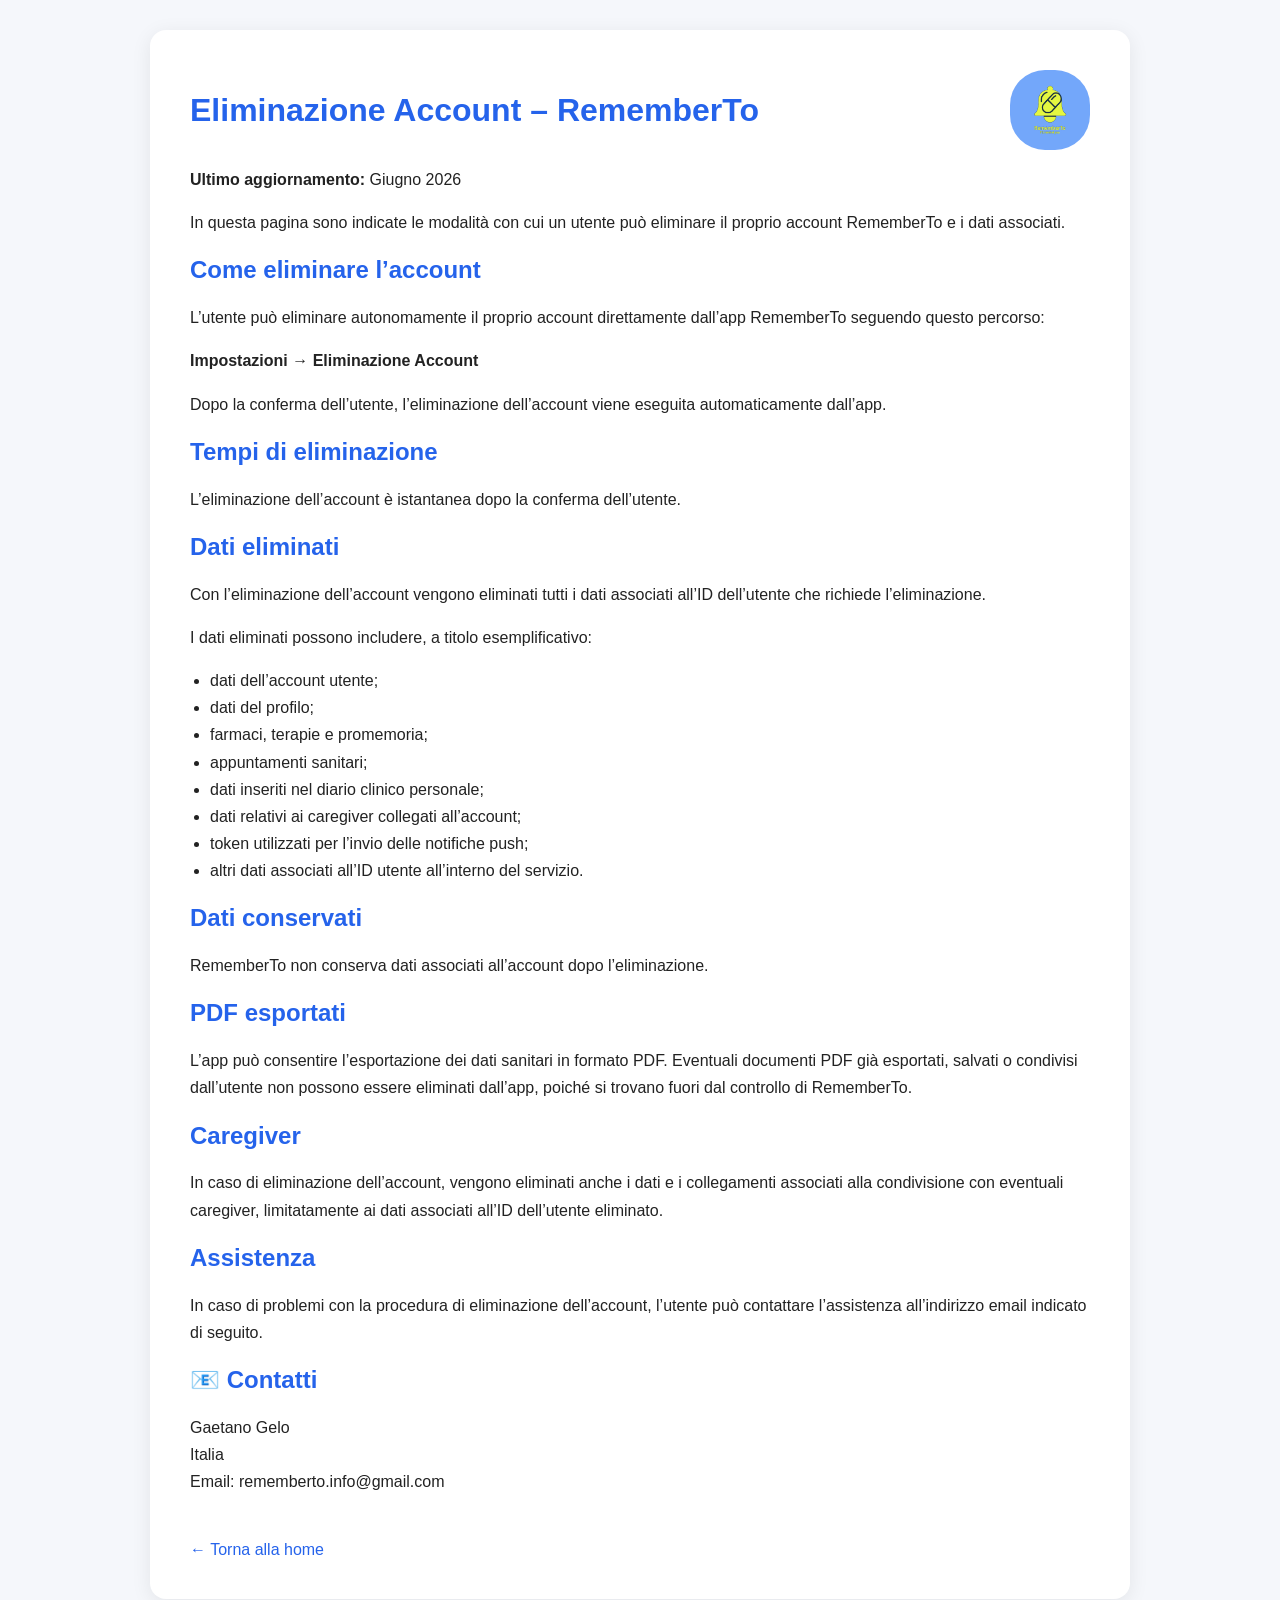
==== delete-account.html @ 44774412 "Add delete account page for RememberTo" ====
<!doctype html>
<html lang="it">
	<head>
		<meta charset="UTF-8" />
		<meta
			name="viewport"
			content="width=device-width, initial-scale=1.0" />
		<title>Eliminazione Account - RememberTo</title>

		<style>
			body {
				font-family: Arial, sans-serif;
				background: #f5f7fb;
				margin: 0;
				padding: 30px 20px;
				color: #222;
			}

			.container {
				max-width: 900px;
				margin: auto;
				background: white;
				padding: 40px;
				border-radius: 16px;
				box-shadow: 0 4px 20px rgba(0, 0, 0, 0.08);
			}
			.header {
				display: flex;
				align-items: center;
				justify-content: space-between;
				gap: 20px;
			}

			.header img {
				width: 70px;
				height: 70px;
				object-fit: contain;
				background: #73a7fa;
				padding: 5px;
				border-radius: 35px;
			}
			h1,
			h2 {
				color: #2563eb;
			}

			p,
			li {
				line-height: 1.7;
			}

			ul {
				padding-left: 20px;
			}

			.back {
				display: inline-block;
				margin-top: 30px;
				text-decoration: none;
				color: #2563eb;
			}
		</style>
	</head>
	<body>
		<div class="container">
			<div class="header">
				<h1>Eliminazione Account – RememberTo</h1>
				<img
					src="logo.png"
					alt="RememberTo Logo" />
			</div>

			<p><strong>Ultimo aggiornamento:</strong> Giugno 2026</p>

			<p>
				In questa pagina sono indicate le modalità con cui un utente può
				eliminare il proprio account RememberTo e i dati associati.
			</p>
			<h2>Come eliminare l’account</h2>
			<p>
				L’utente può eliminare autonomamente il proprio account direttamente
				dall’app RememberTo seguendo questo percorso:
			</p>
			<p><strong>Impostazioni → Eliminazione Account</strong></p>
			<p>
				Dopo la conferma dell’utente, l’eliminazione dell’account viene eseguita
				automaticamente dall’app.
			</p>
			<h2>Tempi di eliminazione</h2>
			<p>
				L’eliminazione dell’account è istantanea dopo la conferma dell’utente.
			</p>
			<h2>Dati eliminati</h2>
			<p>
				Con l’eliminazione dell’account vengono eliminati tutti i dati associati
				all’ID dell’utente che richiede l’eliminazione.
			</p>
			<p>I dati eliminati possono includere, a titolo esemplificativo:</p>
			<ul>
				<li>dati dell’account utente;</li>
				<li>dati del profilo;</li>
				<li>farmaci, terapie e promemoria;</li>
				<li>appuntamenti sanitari;</li>
				<li>dati inseriti nel diario clinico personale;</li>
				<li>dati relativi ai caregiver collegati all’account;</li>
				<li>token utilizzati per l’invio delle notifiche push;</li>
				<li>altri dati associati all’ID utente all’interno del servizio.</li>
			</ul>
			<h2>Dati conservati</h2>
			<p>
				RememberTo non conserva dati associati all’account dopo l’eliminazione.
			</p>
			<h2>PDF esportati</h2>
			<p>
				L’app può consentire l’esportazione dei dati sanitari in formato PDF.
				Eventuali documenti PDF già esportati, salvati o condivisi dall’utente
				non possono essere eliminati dall’app, poiché si trovano fuori dal
				controllo di RememberTo.
			</p>
			<h2>Caregiver</h2>
			<p>
				In caso di eliminazione dell’account, vengono eliminati anche i dati e i
				collegamenti associati alla condivisione con eventuali caregiver,
				limitatamente ai dati associati all’ID dell’utente eliminato.
			</p>
			<h2>Assistenza</h2>
			<p>
				In caso di problemi con la procedura di eliminazione dell’account,
				l’utente può contattare l’assistenza all’indirizzo email indicato di
				seguito.
			</p>
			<h2>📧 Contatti</h2>
			<p>
				Gaetano Gelo<br />
				Italia<br />
				Email: rememberto.info@gmail.com
			</p>
			<a
				class="back"
				href="index.html"
				>← Torna alla home</a
			>
		</div>
	</body>
</html>
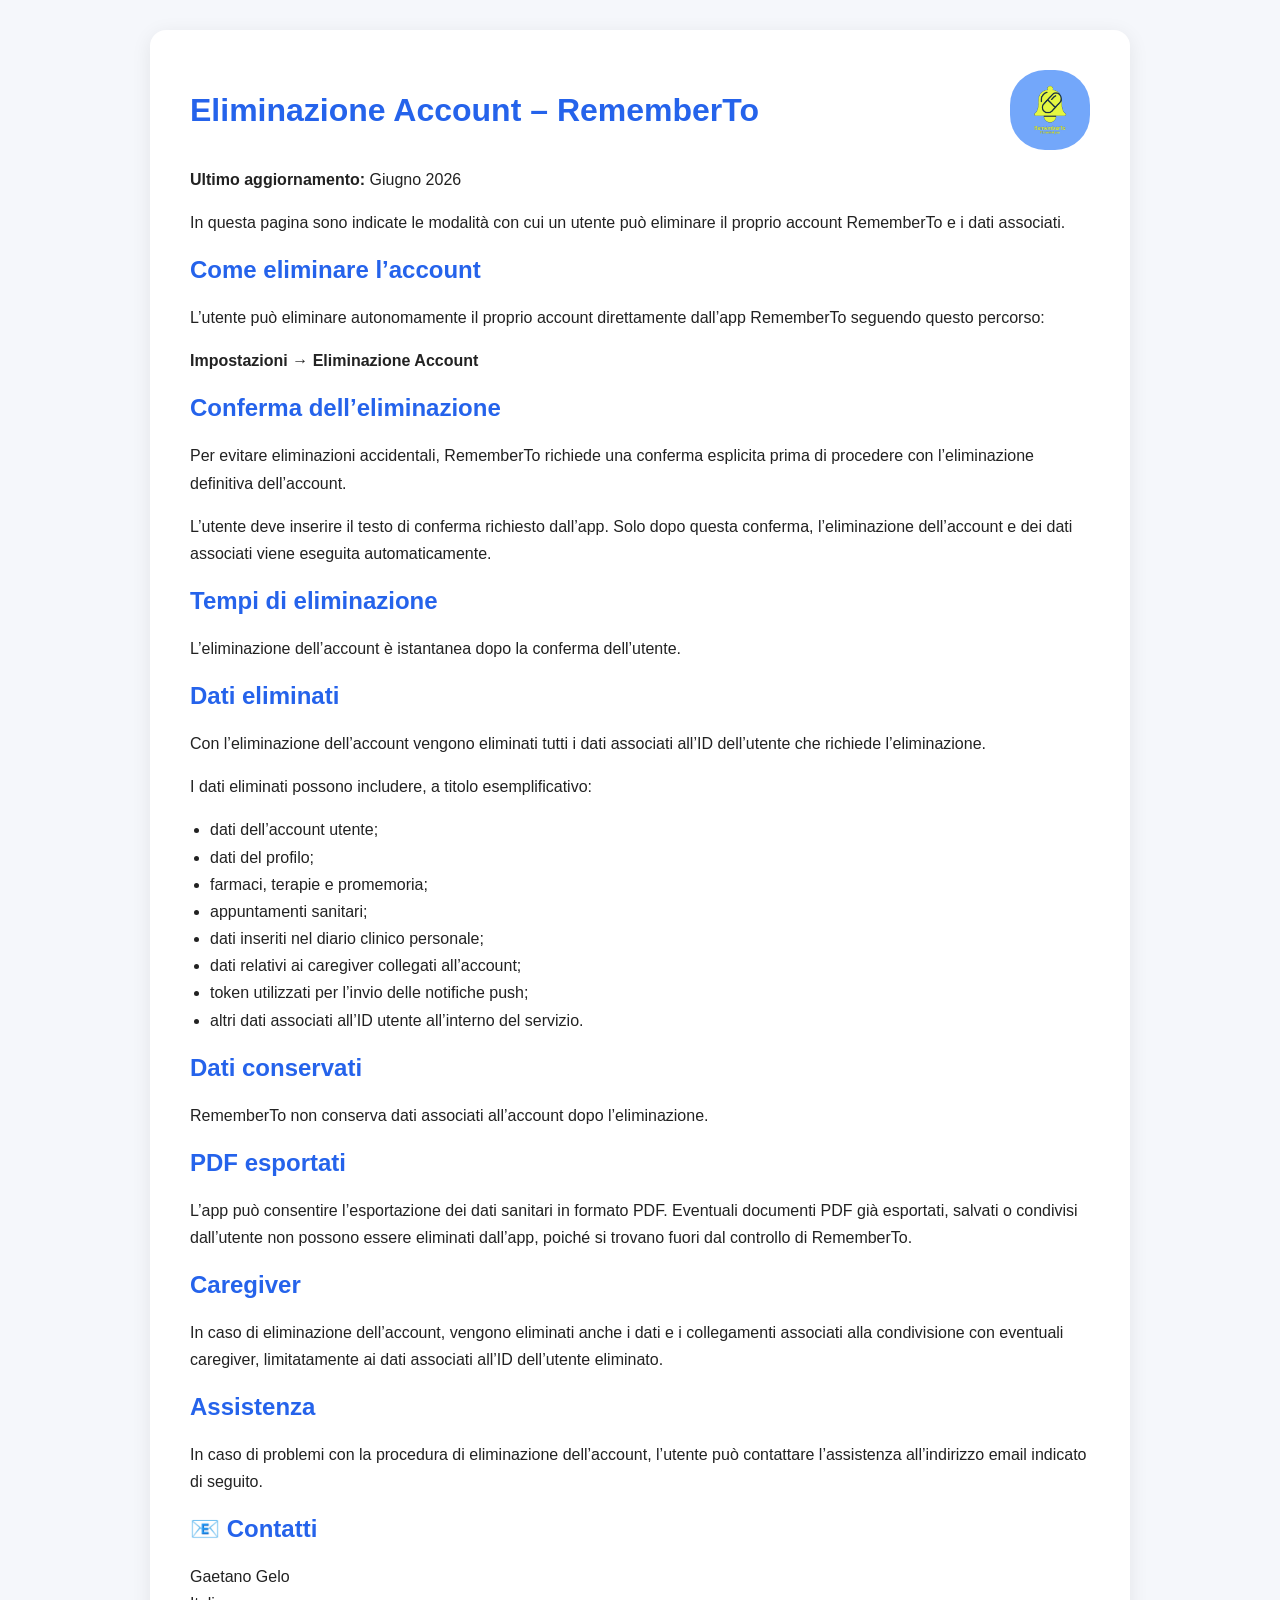
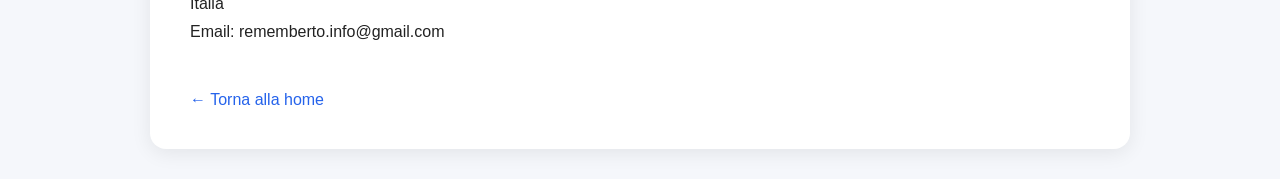
==== commit abac8ffd: "Revise account deletion confirmation process Updated the account deletion confirmation process to re" ====
--- a/delete-account.html
+++ b/delete-account.html
@@ -82,10 +82,20 @@
 				dall’app RememberTo seguendo questo percorso:
 			</p>
 			<p><strong>Impostazioni → Eliminazione Account</strong></p>
+
+			<h2>Conferma dell’eliminazione</h2>
+
 			<p>
-				Dopo la conferma dell’utente, l’eliminazione dell’account viene eseguita
-				automaticamente dall’app.
+				Per evitare eliminazioni accidentali, RememberTo richiede una conferma
+				esplicita prima di procedere con l’eliminazione definitiva dell’account.
 			</p>
+
+			<p>
+				L’utente deve inserire il testo di conferma richiesto dall’app. Solo
+				dopo questa conferma, l’eliminazione dell’account e dei dati associati
+				viene eseguita automaticamente.
+			</p>
+
 			<h2>Tempi di eliminazione</h2>
 			<p>
 				L’eliminazione dell’account è istantanea dopo la conferma dell’utente.
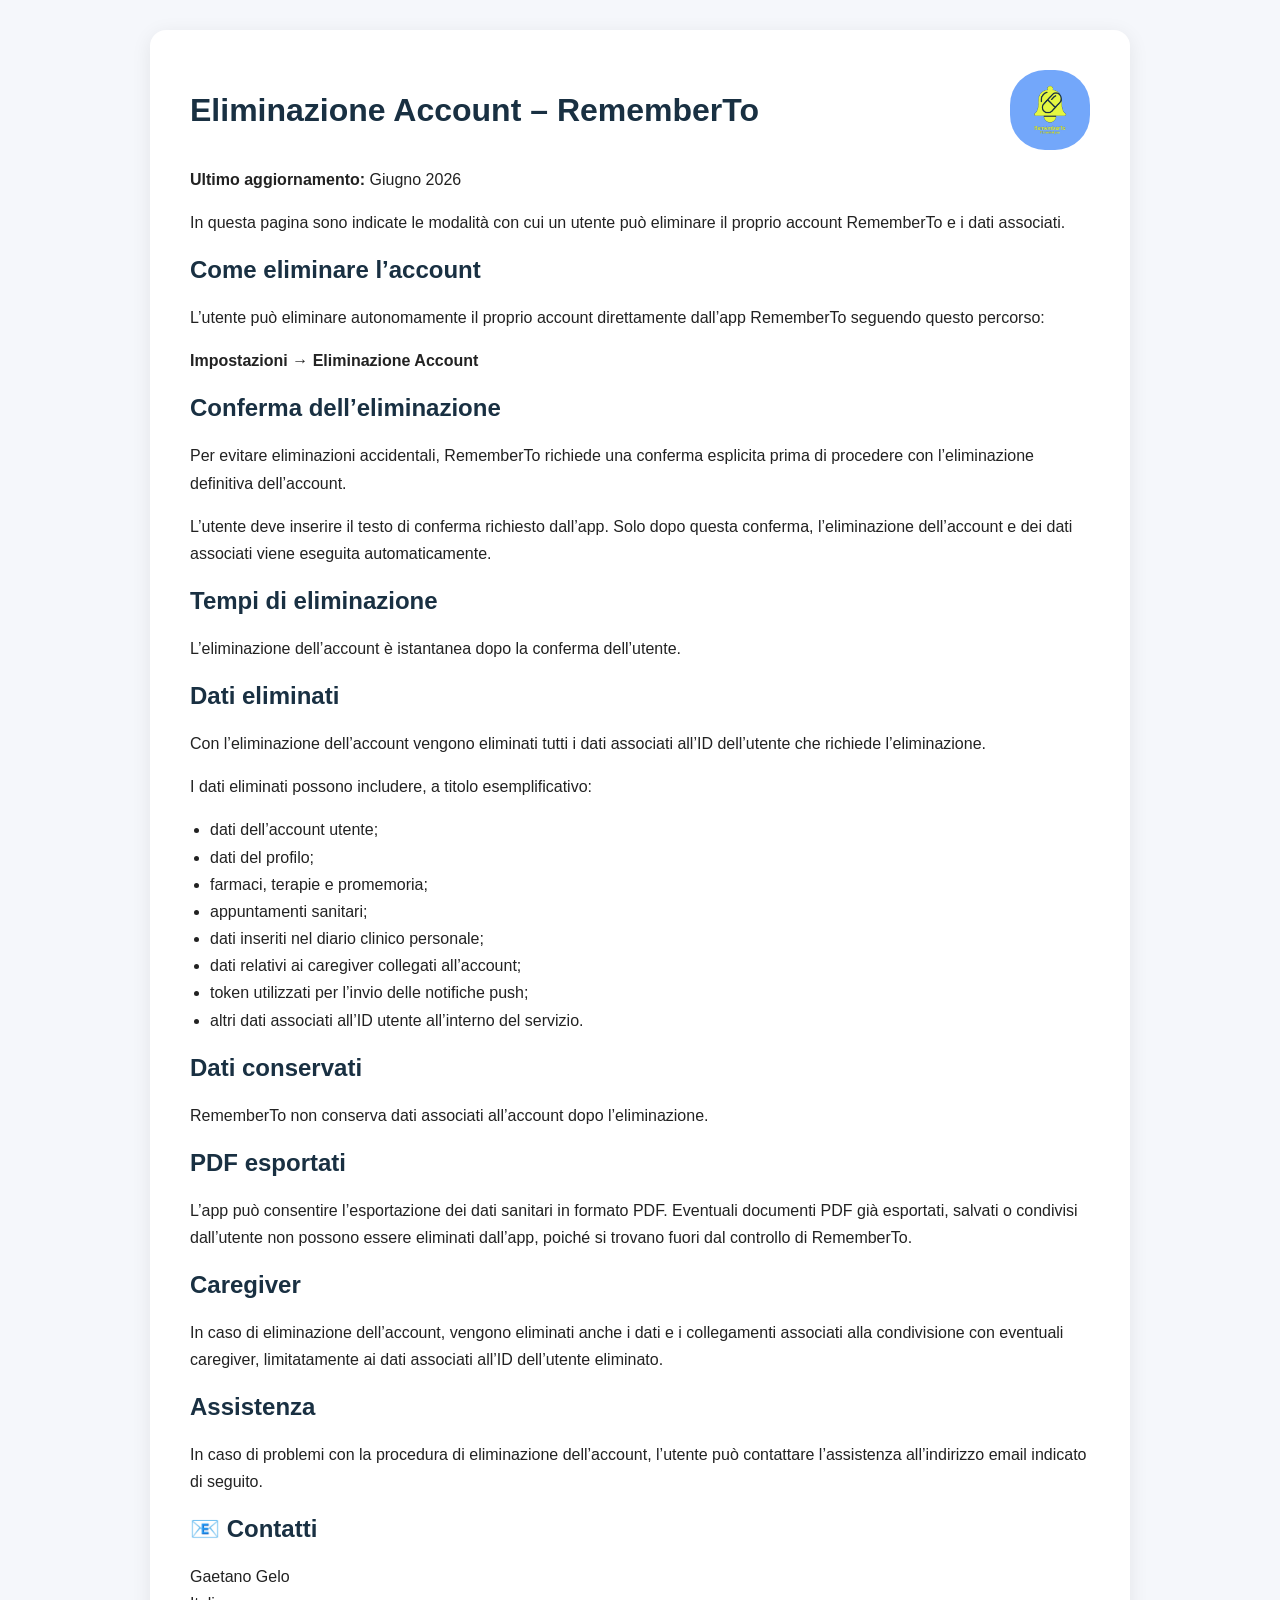
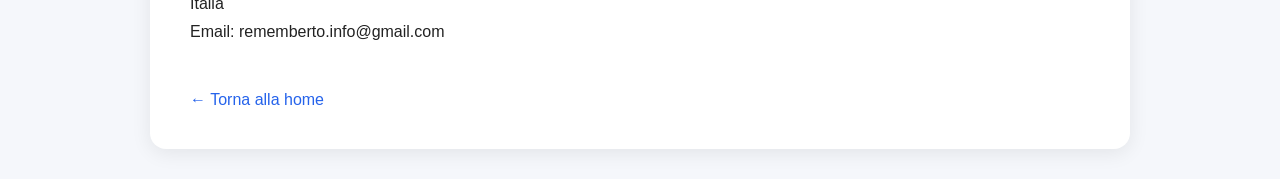
==== commit c62fdf02: "Cambiati colori dei h1 e h2" ====
--- a/delete-account.html
+++ b/delete-account.html
@@ -41,7 +41,7 @@
 			}
 			h1,
 			h2 {
-				color: #2563eb;
+				color: #193042;
 			}
 
 			p,
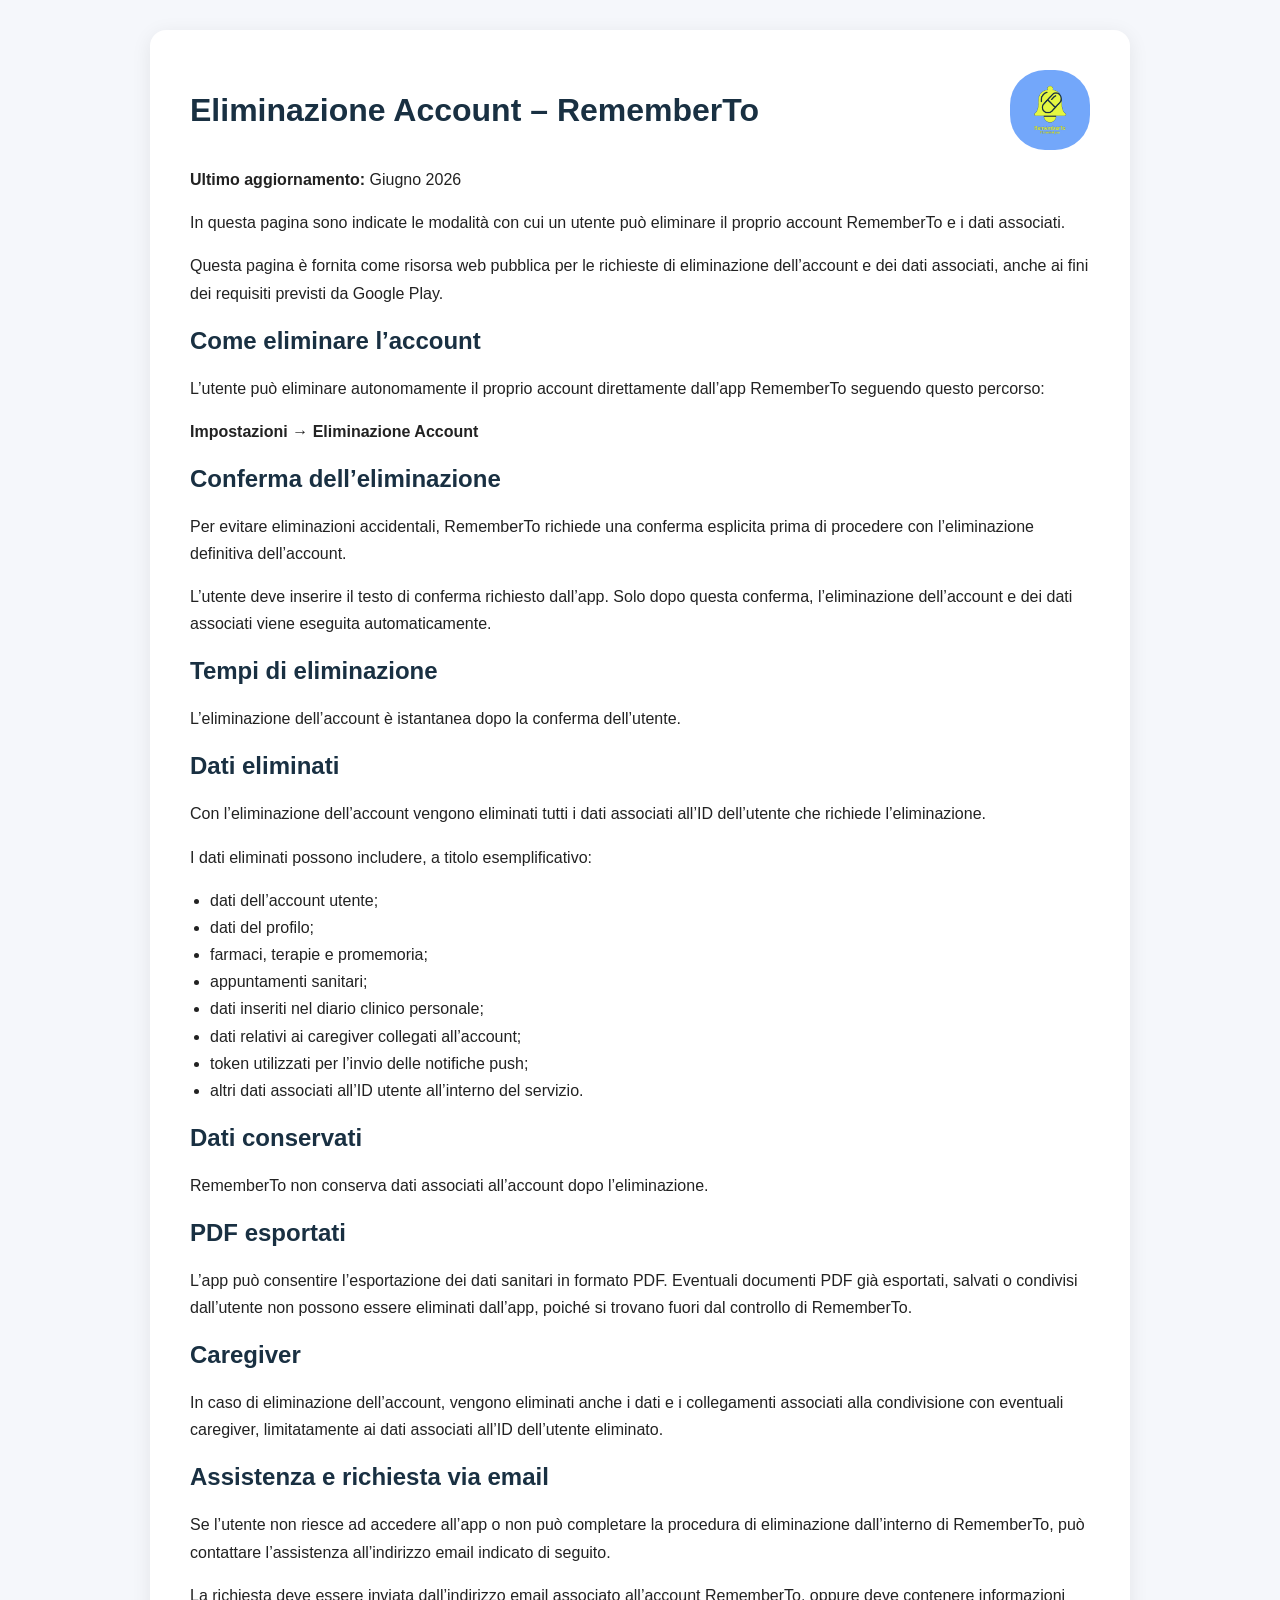
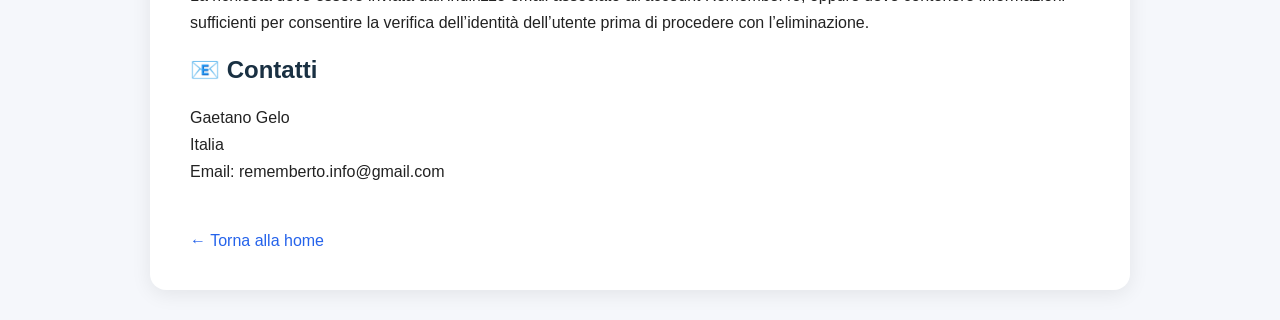
==== commit 0b8203c2: "RAFFORZATI PRIVACY, TERMS E DELETE-ACCOUNT" ====
--- a/delete-account.html
+++ b/delete-account.html
@@ -76,6 +76,11 @@
 				In questa pagina sono indicate le modalità con cui un utente può
 				eliminare il proprio account RememberTo e i dati associati.
 			</p>
+			<p>
+				Questa pagina è fornita come risorsa web pubblica per le richieste di
+				eliminazione dell’account e dei dati associati, anche ai fini dei
+				requisiti previsti da Google Play.
+			</p>
 			<h2>Come eliminare l’account</h2>
 			<p>
 				L’utente può eliminare autonomamente il proprio account direttamente
@@ -133,11 +138,19 @@
 				collegamenti associati alla condivisione con eventuali caregiver,
 				limitatamente ai dati associati all’ID dell’utente eliminato.
 			</p>
-			<h2>Assistenza</h2>
+			<h2>Assistenza e richiesta via email</h2>
+
 			<p>
-				In caso di problemi con la procedura di eliminazione dell’account,
-				l’utente può contattare l’assistenza all’indirizzo email indicato di
-				seguito.
+				Se l’utente non riesce ad accedere all’app o non può completare la
+				procedura di eliminazione dall’interno di RememberTo, può contattare
+				l’assistenza all’indirizzo email indicato di seguito.
+			</p>
+
+			<p>
+				La richiesta deve essere inviata dall’indirizzo email associato
+				all’account RememberTo, oppure deve contenere informazioni sufficienti
+				per consentire la verifica dell’identità dell’utente prima di procedere
+				con l’eliminazione.
 			</p>
 			<h2>📧 Contatti</h2>
 			<p>
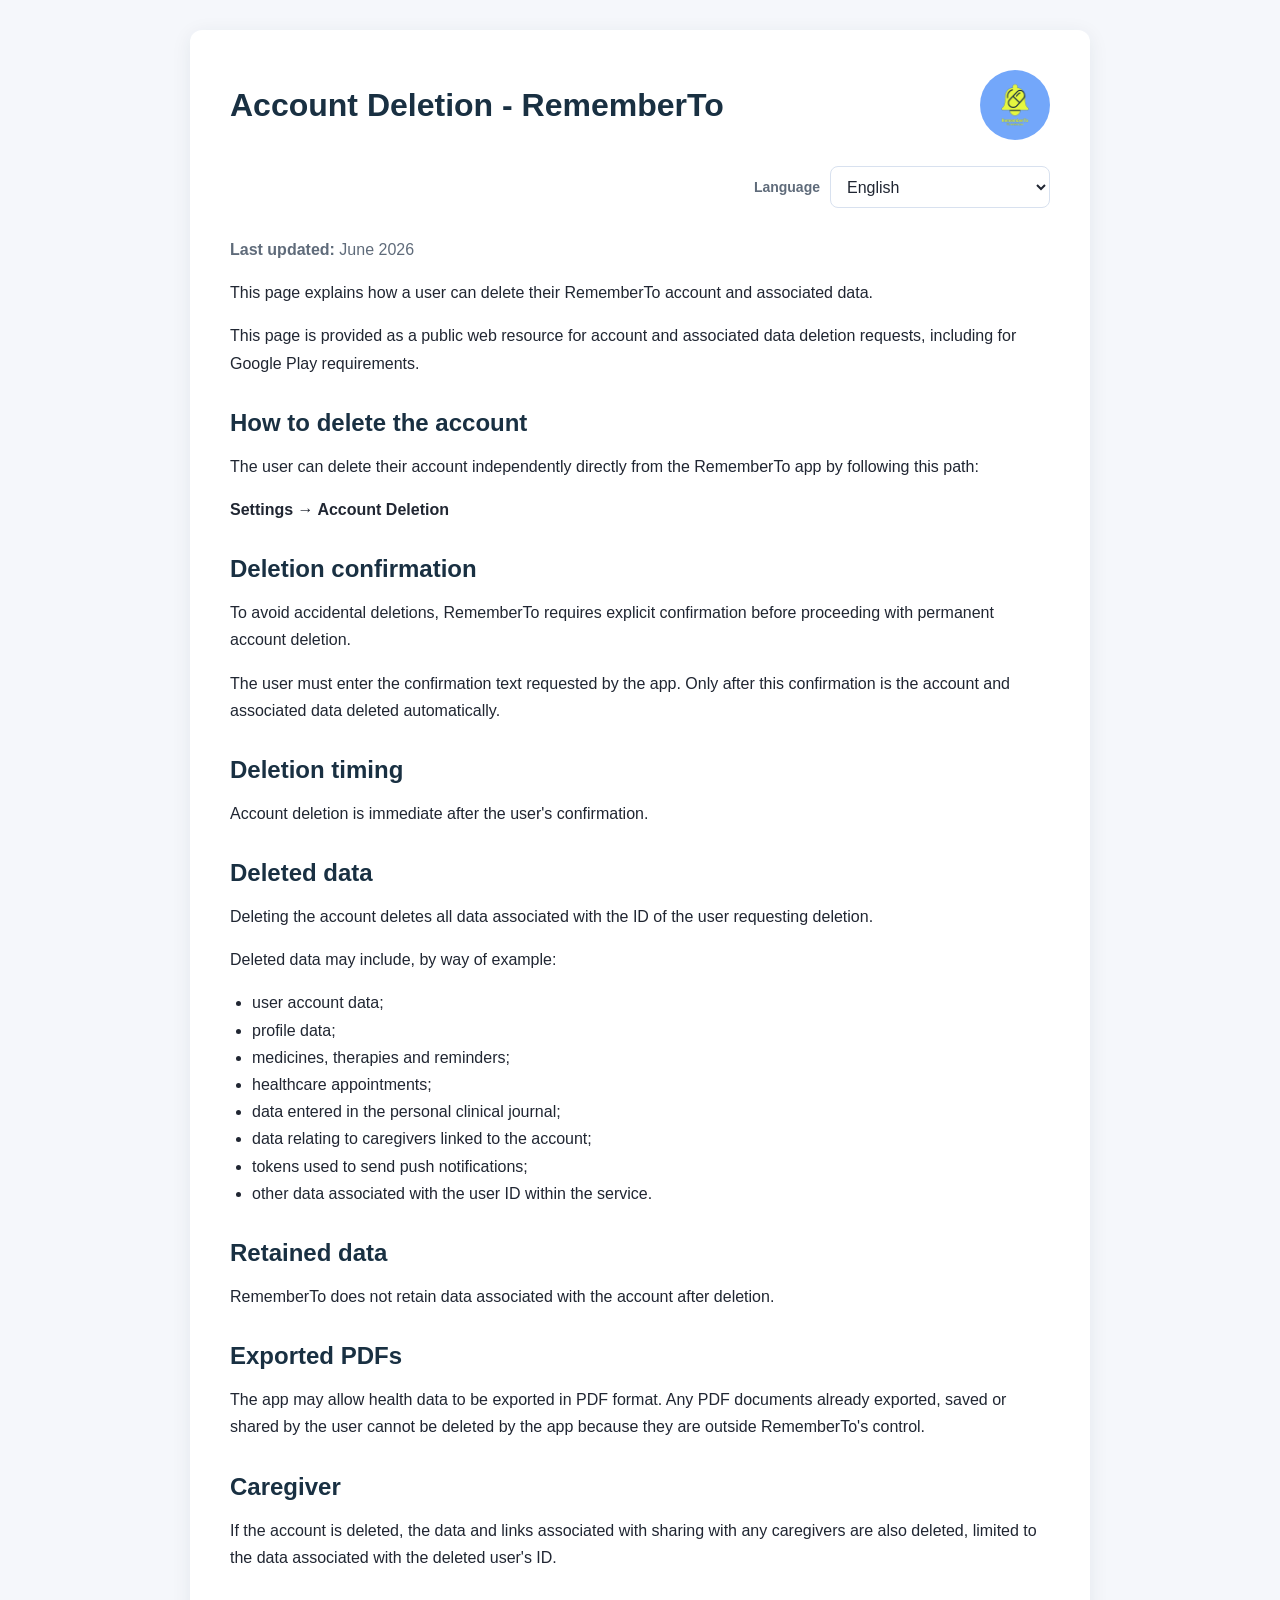
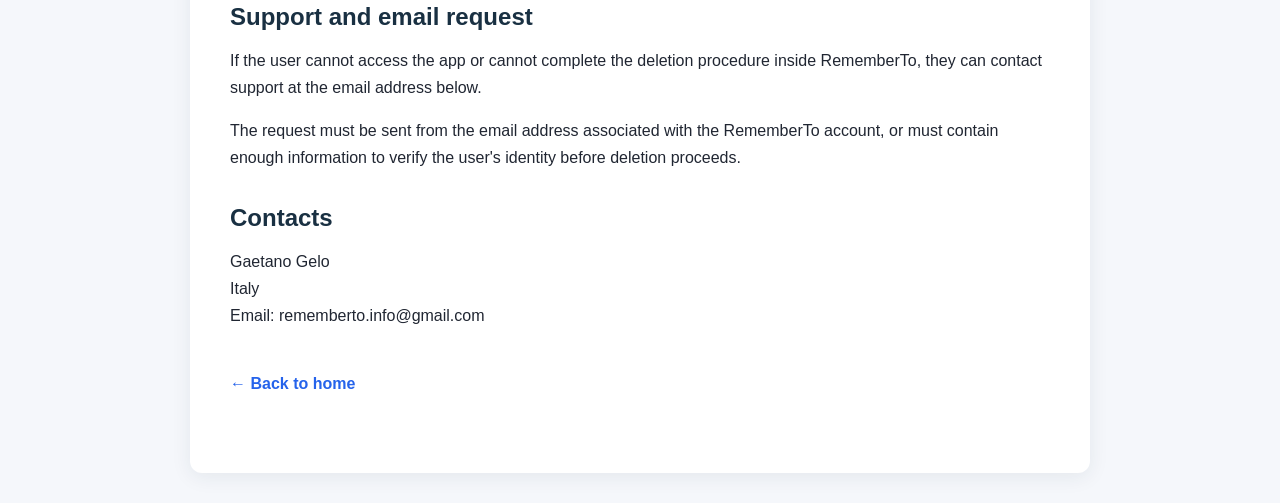
==== commit 97b862c4: "AGGIUNTA SELEZIONE MULTILINGUA" ====
--- a/delete-account.html
+++ b/delete-account.html
@@ -1,168 +1,44 @@
 <!doctype html>
-<html lang="it">
+<html lang="it" dir="ltr">
 	<head>
 		<meta charset="UTF-8" />
 		<meta
 			name="viewport"
 			content="width=device-width, initial-scale=1.0" />
 		<title>Eliminazione Account - RememberTo</title>
-
-		<style>
-			body {
-				font-family: Arial, sans-serif;
-				background: #f5f7fb;
-				margin: 0;
-				padding: 30px 20px;
-				color: #222;
-			}
-
-			.container {
-				max-width: 900px;
-				margin: auto;
-				background: white;
-				padding: 40px;
-				border-radius: 16px;
-				box-shadow: 0 4px 20px rgba(0, 0, 0, 0.08);
-			}
-			.header {
-				display: flex;
-				align-items: center;
-				justify-content: space-between;
-				gap: 20px;
-			}
-
-			.header img {
-				width: 70px;
-				height: 70px;
-				object-fit: contain;
-				background: #73a7fa;
-				padding: 5px;
-				border-radius: 35px;
-			}
-			h1,
-			h2 {
-				color: #193042;
-			}
-
-			p,
-			li {
-				line-height: 1.7;
-			}
-
-			ul {
-				padding-left: 20px;
-			}
-
-			.back {
-				display: inline-block;
-				margin-top: 30px;
-				text-decoration: none;
-				color: #2563eb;
-			}
-		</style>
+		<link
+			rel="stylesheet"
+			href="styles.css" />
+		<script
+			src="i18n.js"
+			defer></script>
 	</head>
-	<body>
-		<div class="container">
-			<div class="header">
-				<h1>Eliminazione Account – RememberTo</h1>
+	<body data-page="delete">
+		<main class="container">
+			<header class="site-header">
+				<div class="header-copy">
+					<h1 id="page-title">Eliminazione Account - RememberTo</h1>
+				</div>
 				<img
+					class="logo"
 					src="logo.png"
 					alt="RememberTo Logo" />
+			</header>
+
+			<div class="language-bar">
+				<label
+					id="language-label"
+					for="language-select"
+					>Lingua</label
+				>
+				<select id="language-select"></select>
 			</div>
 
-			<p><strong>Ultimo aggiornamento:</strong> Giugno 2026</p>
-
-			<p>
-				In questa pagina sono indicate le modalità con cui un utente può
-				eliminare il proprio account RememberTo e i dati associati.
-			</p>
-			<p>
-				Questa pagina è fornita come risorsa web pubblica per le richieste di
-				eliminazione dell’account e dei dati associati, anche ai fini dei
-				requisiti previsti da Google Play.
-			</p>
-			<h2>Come eliminare l’account</h2>
-			<p>
-				L’utente può eliminare autonomamente il proprio account direttamente
-				dall’app RememberTo seguendo questo percorso:
-			</p>
-			<p><strong>Impostazioni → Eliminazione Account</strong></p>
-
-			<h2>Conferma dell’eliminazione</h2>
-
-			<p>
-				Per evitare eliminazioni accidentali, RememberTo richiede una conferma
-				esplicita prima di procedere con l’eliminazione definitiva dell’account.
-			</p>
-
-			<p>
-				L’utente deve inserire il testo di conferma richiesto dall’app. Solo
-				dopo questa conferma, l’eliminazione dell’account e dei dati associati
-				viene eseguita automaticamente.
-			</p>
-
-			<h2>Tempi di eliminazione</h2>
-			<p>
-				L’eliminazione dell’account è istantanea dopo la conferma dell’utente.
-			</p>
-			<h2>Dati eliminati</h2>
-			<p>
-				Con l’eliminazione dell’account vengono eliminati tutti i dati associati
-				all’ID dell’utente che richiede l’eliminazione.
-			</p>
-			<p>I dati eliminati possono includere, a titolo esemplificativo:</p>
-			<ul>
-				<li>dati dell’account utente;</li>
-				<li>dati del profilo;</li>
-				<li>farmaci, terapie e promemoria;</li>
-				<li>appuntamenti sanitari;</li>
-				<li>dati inseriti nel diario clinico personale;</li>
-				<li>dati relativi ai caregiver collegati all’account;</li>
-				<li>token utilizzati per l’invio delle notifiche push;</li>
-				<li>altri dati associati all’ID utente all’interno del servizio.</li>
-			</ul>
-			<h2>Dati conservati</h2>
-			<p>
-				RememberTo non conserva dati associati all’account dopo l’eliminazione.
-			</p>
-			<h2>PDF esportati</h2>
-			<p>
-				L’app può consentire l’esportazione dei dati sanitari in formato PDF.
-				Eventuali documenti PDF già esportati, salvati o condivisi dall’utente
-				non possono essere eliminati dall’app, poiché si trovano fuori dal
-				controllo di RememberTo.
-			</p>
-			<h2>Caregiver</h2>
-			<p>
-				In caso di eliminazione dell’account, vengono eliminati anche i dati e i
-				collegamenti associati alla condivisione con eventuali caregiver,
-				limitatamente ai dati associati all’ID dell’utente eliminato.
-			</p>
-			<h2>Assistenza e richiesta via email</h2>
-
-			<p>
-				Se l’utente non riesce ad accedere all’app o non può completare la
-				procedura di eliminazione dall’interno di RememberTo, può contattare
-				l’assistenza all’indirizzo email indicato di seguito.
-			</p>
-
-			<p>
-				La richiesta deve essere inviata dall’indirizzo email associato
-				all’account RememberTo, oppure deve contenere informazioni sufficienti
-				per consentire la verifica dell’identità dell’utente prima di procedere
-				con l’eliminazione.
-			</p>
-			<h2>📧 Contatti</h2>
-			<p>
-				Gaetano Gelo<br />
-				Italia<br />
-				Email: rememberto.info@gmail.com
-			</p>
-			<a
-				class="back"
-				href="index.html"
-				>← Torna alla home</a
-			>
-		</div>
+			<section id="page-content"></section>
+			<noscript>
+				<p>Abilita JavaScript per visualizzare le versioni multilingua.</p>
+			</noscript>
+			<footer id="page-footer"></footer>
+		</main>
 	</body>
 </html>
--- a/styles.css
+++ b/styles.css
@@ -0,0 +1,206 @@
+* {
+	box-sizing: border-box;
+}
+
+:root {
+	color-scheme: light;
+	--bg: #f5f7fb;
+	--surface: #ffffff;
+	--text: #202632;
+	--muted: #5f6b7a;
+	--heading: #193042;
+	--accent: #2563eb;
+	--accent-soft: #dbeafe;
+	--border: #d8e1ef;
+	--shadow: 0 4px 20px rgba(25, 48, 66, 0.08);
+}
+
+body {
+	font-family: Arial, sans-serif;
+	background: var(--bg);
+	margin: 0;
+	padding: 30px 20px;
+	color: var(--text);
+}
+
+.container {
+	max-width: 900px;
+	margin: auto;
+	background: var(--surface);
+	padding: 40px;
+	border-radius: 12px;
+	box-shadow: var(--shadow);
+}
+
+.site-header {
+	display: flex;
+	align-items: center;
+	justify-content: space-between;
+	gap: 20px;
+}
+
+.header-copy {
+	min-width: 0;
+}
+
+.logo {
+	width: 70px;
+	height: 70px;
+	object-fit: contain;
+	background: #73a7fa;
+	padding: 5px;
+	border-radius: 50%;
+	flex: 0 0 auto;
+}
+
+h1,
+h2 {
+	color: var(--heading);
+}
+
+h1 {
+	margin: 0;
+	overflow-wrap: anywhere;
+}
+
+h2 {
+	margin-top: 32px;
+	margin-bottom: 10px;
+}
+
+p,
+li {
+	line-height: 1.7;
+}
+
+ul {
+	padding-left: 22px;
+}
+
+.language-bar {
+	display: flex;
+	justify-content: flex-end;
+	align-items: center;
+	gap: 10px;
+	margin: 26px 0 28px;
+	color: var(--muted);
+}
+
+.language-bar label {
+	font-size: 14px;
+	font-weight: 700;
+}
+
+.language-bar select {
+	min-width: 220px;
+	min-height: 42px;
+	border: 1px solid var(--border);
+	border-radius: 8px;
+	background: #fff;
+	color: var(--text);
+	padding: 0 12px;
+	font: inherit;
+}
+
+.updated {
+	color: var(--muted);
+}
+
+.links {
+	display: grid;
+	gap: 14px;
+	margin-top: 30px;
+}
+
+.card {
+	display: flex;
+	align-items: center;
+	gap: 12px;
+	padding: 18px;
+	background: #f7f9fc;
+	border: 1px solid var(--border);
+	border-radius: 8px;
+	text-decoration: none;
+	color: #111827;
+	transition: background 0.2s, border-color 0.2s, transform 0.2s;
+}
+
+.card:hover,
+.card:focus-visible {
+	background: var(--accent-soft);
+	border-color: #93c5fd;
+	transform: translateY(-1px);
+}
+
+.card-icon {
+	display: grid;
+	place-items: center;
+	width: 34px;
+	height: 34px;
+	border-radius: 50%;
+	background: #eaf1ff;
+	color: var(--accent);
+	font-size: 18px;
+	flex: 0 0 auto;
+}
+
+.back {
+	display: inline-block;
+	margin-top: 30px;
+	text-decoration: none;
+	color: var(--accent);
+	font-weight: 700;
+}
+
+footer {
+	margin-top: 40px;
+	font-size: 14px;
+	color: var(--muted);
+}
+
+html[dir="rtl"] body {
+	text-align: right;
+}
+
+html[dir="rtl"] ul {
+	padding-left: 0;
+	padding-right: 22px;
+}
+
+html[dir="rtl"] .language-bar {
+	justify-content: flex-start;
+}
+
+html[dir="rtl"] .card {
+	flex-direction: row-reverse;
+}
+
+@media (max-width: 640px) {
+	body {
+		padding: 18px 12px;
+	}
+
+	.container {
+		padding: 24px;
+		border-radius: 8px;
+	}
+
+	.site-header {
+		align-items: flex-start;
+	}
+
+	.logo {
+		width: 58px;
+		height: 58px;
+	}
+
+	.language-bar {
+		align-items: stretch;
+		flex-direction: column;
+	}
+
+	.language-bar select {
+		width: 100%;
+		min-width: 0;
+	}
+}
